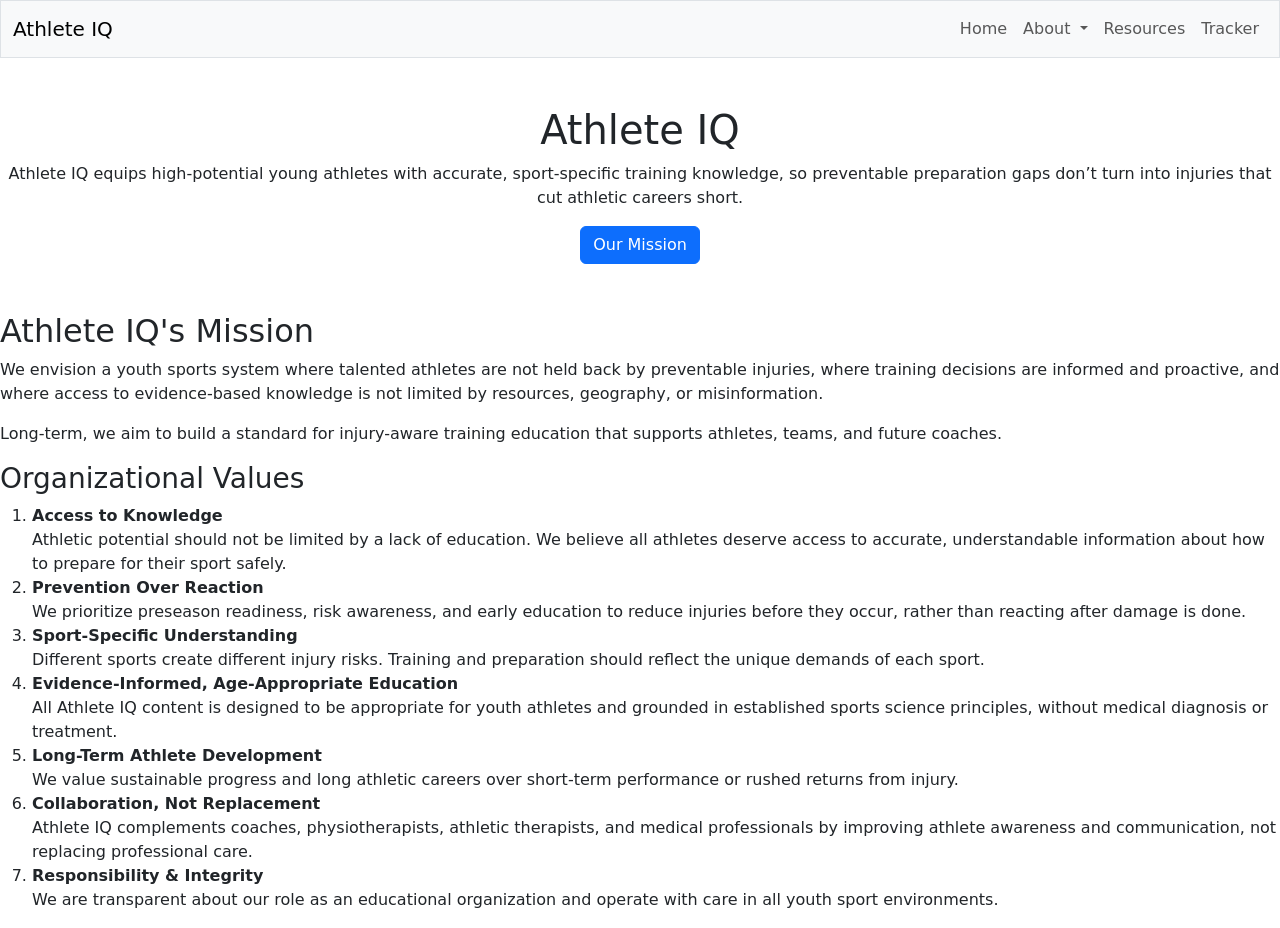
==== index.html @ 5dedf999 "Add about navigation bar" ====
<!DOCTYPE html>
<html lang="en">
<head>
    <meta charset="UTF-8">
    <meta name="viewport" content="width=device-width, initial-scale=1.0">
    <title>Athlete IQ</title>

    <link href="https://cdn.jsdelivr.net/npm/bootstrap@5.3.8/dist/css/bootstrap.min.css" rel="stylesheet">
    <script src="https://cdn.jsdelivr.net/npm/bootstrap@5.3.8/dist/js/bootstrap.bundle.min.js"></script>
    <link rel="stylesheet" href="styles.css">
</head>
<body>
          <nav class="navbar navbar-expand-md navbar-light bg-light border">
        <div class="container-fluid">
            <a class="navbar-brand" href="/">Athlete IQ</a>
            <button class="navbar-toggler" type="button" data-bs-toggle="collapse" data-bs-target="#navbar">
                <span class="navbar-toggler-icon"></span>
            </button>

            <div class="collapse navbar-collapse" id="navbar">
                <ul class="navbar-nav ms-auto">
                    <li class="nav-item"><a class="nav-link" href="index.html">Home</a></li>
                    <li class="nav-item dropdown">
                        <a class="nav-link dropdown-toggle" href="#" id="aboutDropdown" role="button" data-bs-toggle="dropdown" aria-expanded="false">
                            About
                        </a>
                        <ul class="dropdown-menu" aria-labelledby="aboutDropdown">
                            <li><a class="dropdown-item" href="about.html">Our Story</a></li>
                            <li><a class="dropdown-item" href="mission.html">Mission</a></li>
                            <li><a class="dropdown-item" href="team.html">Team</a></li>
                        </ul>
                    </li>
                    <li class="nav-item"><a class="nav-link" href="recources.html">Resources</a></li>
                    <li class="nav-item"><a class="nav-link" href="tracker.html">Tracker</a></li>
                </ul>
            </div>
        </div>
    </nav>


<section class="text-center py-5">
<h1> Athlete IQ</h1>
<div></div>
<p class="homepageFont"> Athlete IQ equips high-potential young athletes with accurate, sport-specific training knowledge, so preventable preparation gaps don’t turn into injuries that cut athletic careers short. </p>
<a href="#mission" class="btn btn-primary">Our Mission</a>
</section>

<section id="mission">
    <h2>Athlete IQ's Mission</h2>
    <p>We envision a youth sports system where talented athletes are not held back by preventable injuries, where training decisions are informed and proactive, and where access to evidence-based knowledge is not limited by resources, geography, or misinformation.</p>
    <p>Long-term, we aim to build a standard for injury-aware training education that supports athletes, teams, and future coaches.</p>

    <h3>Organizational Values</h3>
    <ol>
        <li>
            <strong>Access to Knowledge </strong><br>
            Athletic potential should not be limited by a lack of education. We believe all athletes deserve access to accurate, understandable information about how to prepare for their sport safely.
        </li>
        <li>
            <strong>Prevention Over Reaction</strong><br>
            We prioritize preseason readiness, risk awareness, and early education to reduce injuries before they occur, rather than reacting after damage is done.
        </li>
        <li>
            <strong>Sport-Specific Understanding</strong><br>
            Different sports create different injury risks. Training and preparation should reflect the unique demands of each sport.
        </li>
        <li>
            <strong>Evidence-Informed, Age-Appropriate Education</strong><br>
            All Athlete IQ content is designed to be appropriate for youth athletes and grounded in established sports science principles, without medical diagnosis or treatment.

        </li>
        <li>
            <strong>Long-Term Athlete Development</strong><br>
            We value sustainable progress and long athletic careers over short-term performance or rushed returns from injury.
        </li>
        <li>
            <strong>Collaboration, Not Replacement</strong><br>
            Athlete IQ complements coaches, physiotherapists, athletic therapists, and medical professionals by improving athlete awareness and communication, not replacing professional care.
        </li>
        <li>
            <strong>Responsibility & Integrity</strong><br>
            We are transparent about our role as an educational organization and operate with care in all youth sport environments.
        </li>
    </ol>
    </section>


</body>
</html>
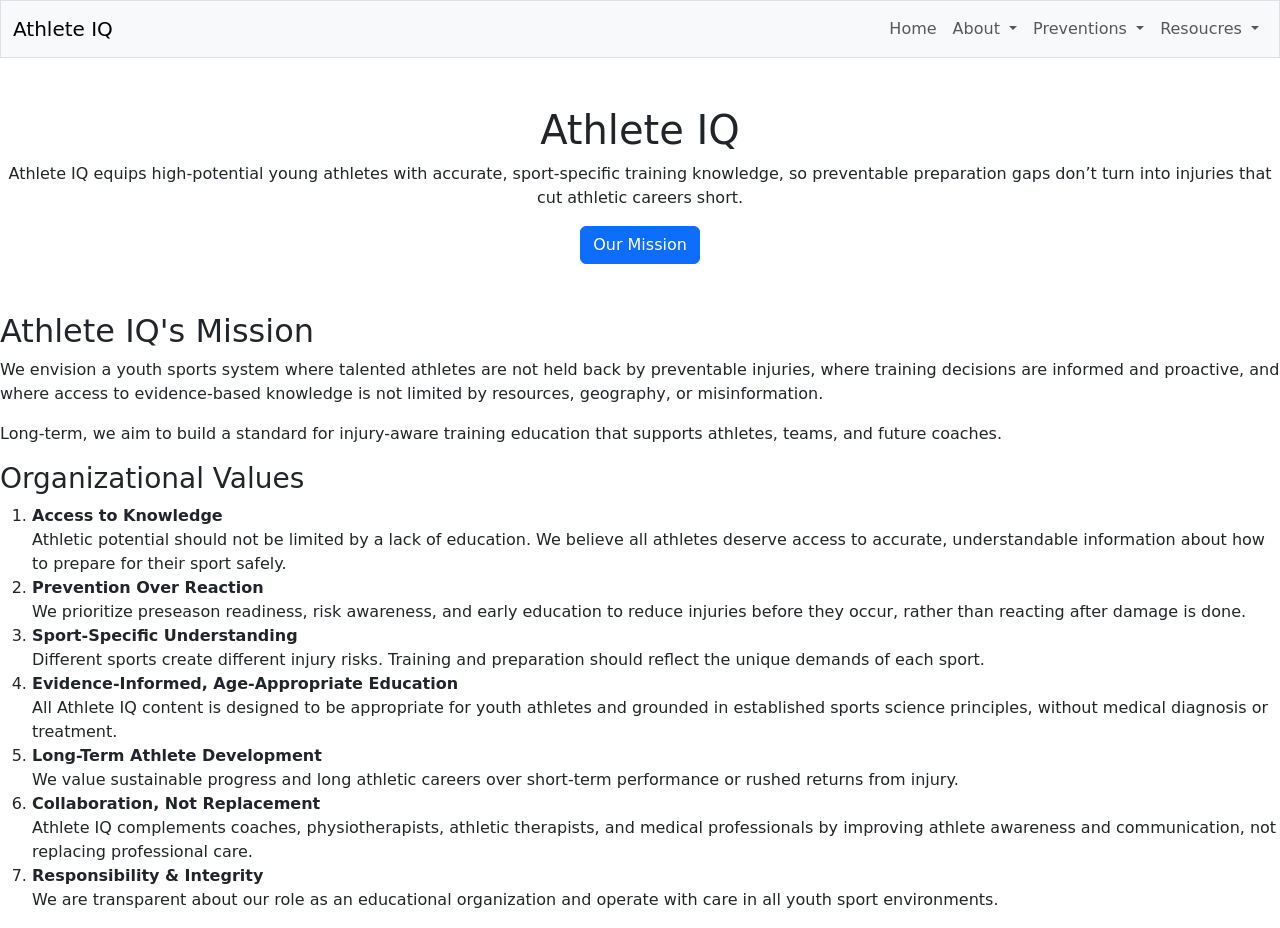
==== commit caa465ea: "added more Navigation" ====
--- a/index.html
+++ b/index.html
@@ -9,6 +9,7 @@
     <script src="https://cdn.jsdelivr.net/npm/bootstrap@5.3.8/dist/js/bootstrap.bundle.min.js"></script>
     <link rel="stylesheet" href="styles.css">
 </head>
+
 <body>
           <nav class="navbar navbar-expand-md navbar-light bg-light border">
         <div class="container-fluid">
@@ -30,8 +31,22 @@
                             <li><a class="dropdown-item" href="team.html">Team</a></li>
                         </ul>
                     </li>
-                    <li class="nav-item"><a class="nav-link" href="recources.html">Resources</a></li>
-                    <li class="nav-item"><a class="nav-link" href="tracker.html">Tracker</a></li>
+                    <li class="nav-item dropdown">
+                        <a class="nav-link dropdown-toggle" href="#" id="aboutDropdown" role="button" data-bs-toggle="dropdown" aria-expanded="false">
+                            Preventions
+                        </a>
+                        <ul class="dropdown-menu" aria-labelledby="aboutDropdown">
+                            <li><a class="dropdown-item" href="tracker.html">Tracker</a></li>
+                        </ul>
+                    </li>
+                    <li class="nav-item dropdown">
+                        <a class="nav-link dropdown-toggle" href="#" id="aboutDropdown" role="button" data-bs-toggle="dropdown" aria-expanded="false">
+                            Resoucres
+                        </a>
+                        <ul class="dropdown-menu" aria-labelledby="aboutDropdown">
+                            <li><a class="dropdown-item" href="blogs.html">Blogs</a></li>
+                        </ul>
+                    </li>
                 </ul>
             </div>
         </div>
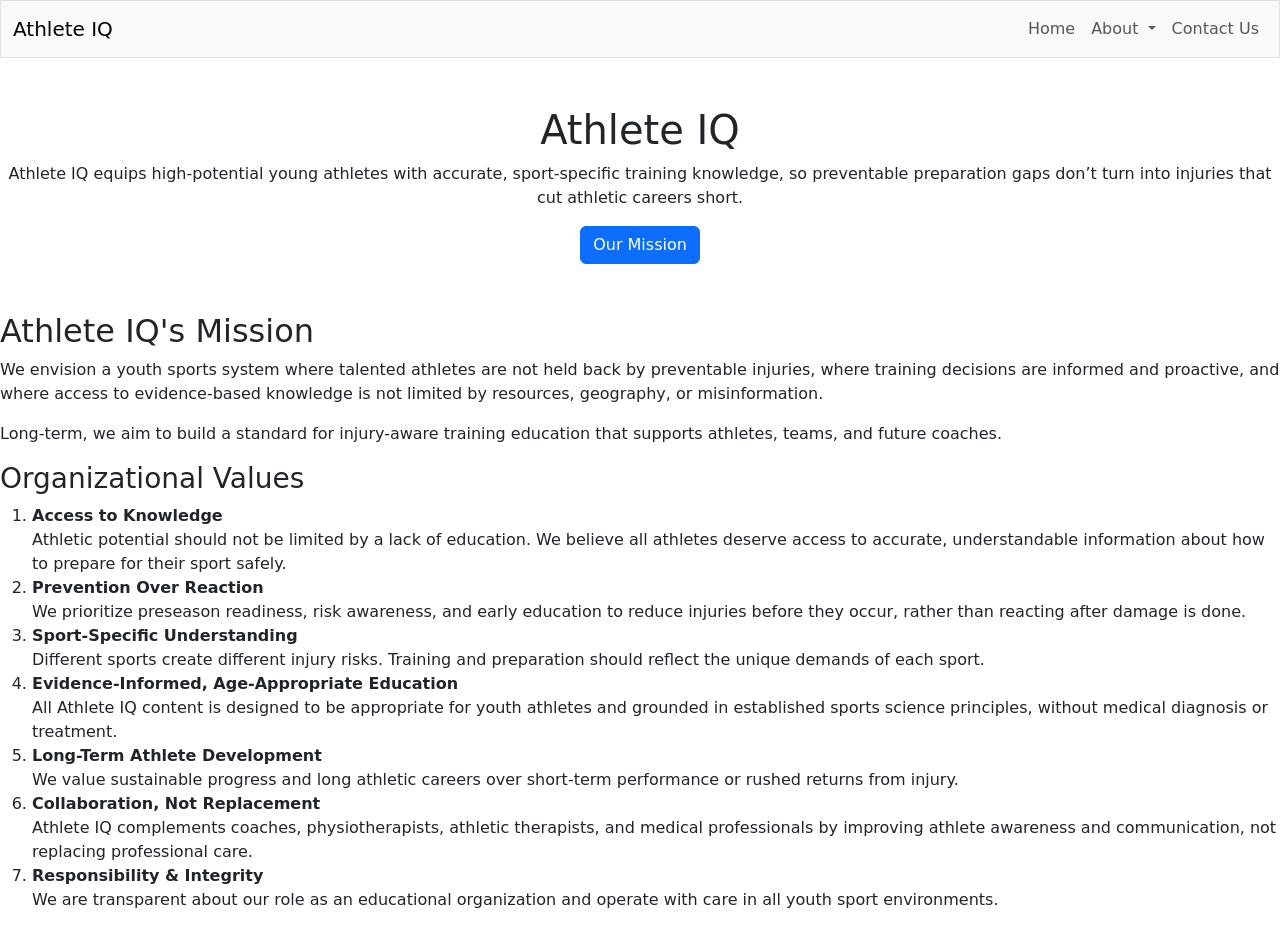
==== commit 67a738f4: "Finalizaed the top bar with home, about an contact us" ====
--- a/index.html
+++ b/index.html
@@ -11,7 +11,7 @@
 </head>
 
 <body>
-          <nav class="navbar navbar-expand-md navbar-light bg-light border">
+        <nav class="navbar navbar-expand-md navbar-light bg-light border">
         <div class="container-fluid">
             <a class="navbar-brand" href="/">Athlete IQ</a>
             <button class="navbar-toggler" type="button" data-bs-toggle="collapse" data-bs-target="#navbar">
@@ -31,6 +31,23 @@
                             <li><a class="dropdown-item" href="team.html">Team</a></li>
                         </ul>
                     </li>
+                    <li class="nav-item"><a class="nav-link" href="contact.html">Contact Us</a></li>
+                </ul>
+            </div>
+        </div>
+    </nav>
+
+
+<!--
+                    <li class="nav-item dropdown">
+                        <a class="nav-link dropdown-toggle" href="#" id="aboutDropdown" role="button" data-bs-toggle="dropdown" aria-expanded="false">
+                            Resources
+                        </a>
+                        <ul class="dropdown-menu" aria-labelledby="aboutDropdown">
+                            <li><a class="dropdown-item" href="blogs.html">Blogs</a></li>
+                        </ul>
+                    </li>
+
                     <li class="nav-item dropdown">
                         <a class="nav-link dropdown-toggle" href="#" id="aboutDropdown" role="button" data-bs-toggle="dropdown" aria-expanded="false">
                             Preventions
@@ -39,19 +56,7 @@
                             <li><a class="dropdown-item" href="tracker.html">Tracker</a></li>
                         </ul>
                     </li>
-                    <li class="nav-item dropdown">
-                        <a class="nav-link dropdown-toggle" href="#" id="aboutDropdown" role="button" data-bs-toggle="dropdown" aria-expanded="false">
-                            Resoucres
-                        </a>
-                        <ul class="dropdown-menu" aria-labelledby="aboutDropdown">
-                            <li><a class="dropdown-item" href="blogs.html">Blogs</a></li>
-                        </ul>
-                    </li>
-                </ul>
-            </div>
-        </div>
-    </nav>
-
+                    -->
 
 <section class="text-center py-5">
 <h1> Athlete IQ</h1>
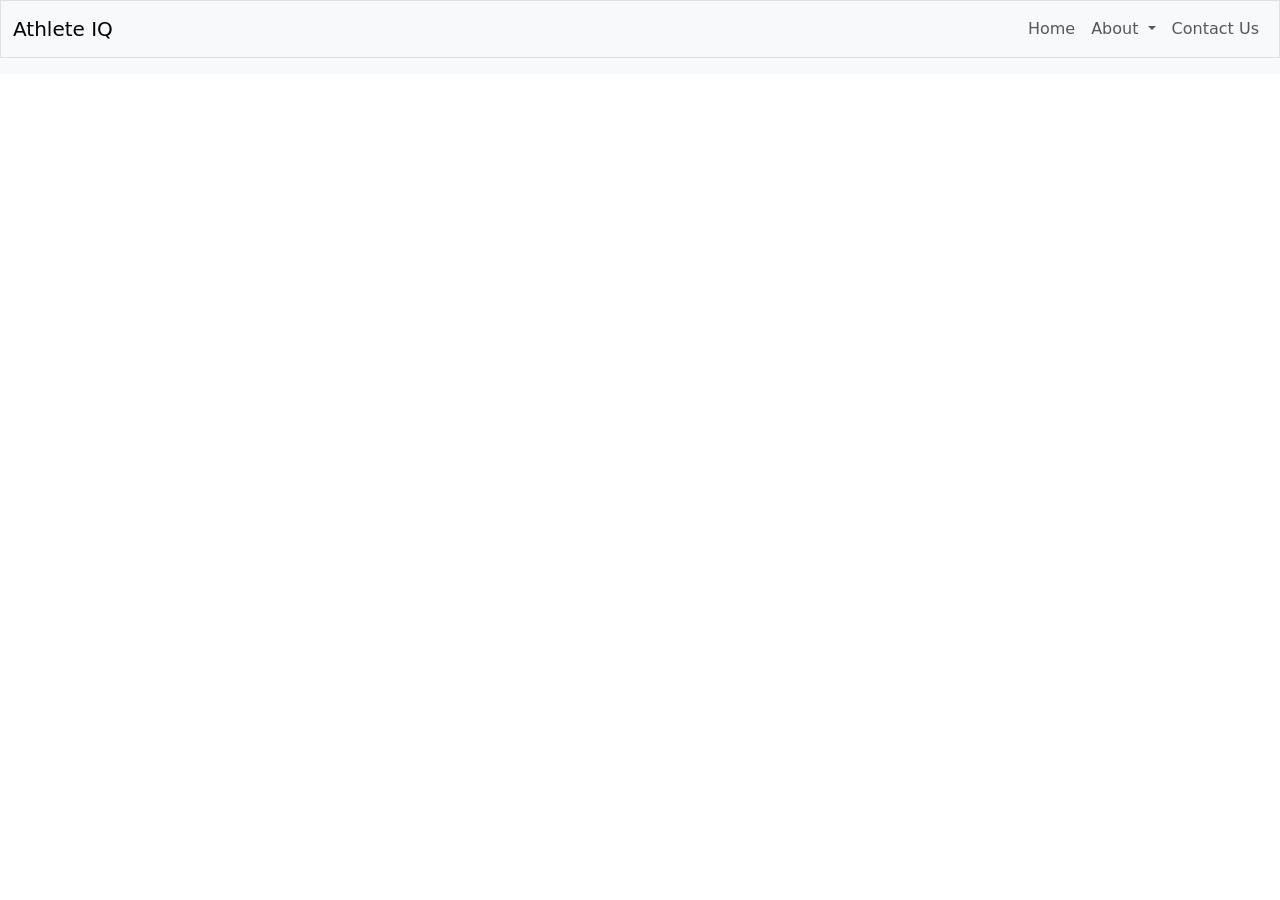
==== commit 8abadf96: "about to add bottom bar" ====
--- a/index.html
+++ b/index.html
@@ -58,9 +58,7 @@
                     </li>
                     -->
 
-<section class="text-center py-5">
-<h1> Athlete IQ</h1>
-<div></div>
+<!-- <section class="text-center py-5">
 <p class="homepageFont"> Athlete IQ equips high-potential young athletes with accurate, sport-specific training knowledge, so preventable preparation gaps don’t turn into injuries that cut athletic careers short. </p>
 <a href="#mission" class="btn btn-primary">Our Mission</a>
 </section>
@@ -103,7 +101,15 @@
         </li>
     </ol>
     </section>
+-->
 
+<nav class="navbar navbar-expand-md navbar-light bg-light ">
+    <div class="container-fluid">
+
+    </div>
+
+
+</nav>
 
 </body>
 </html>
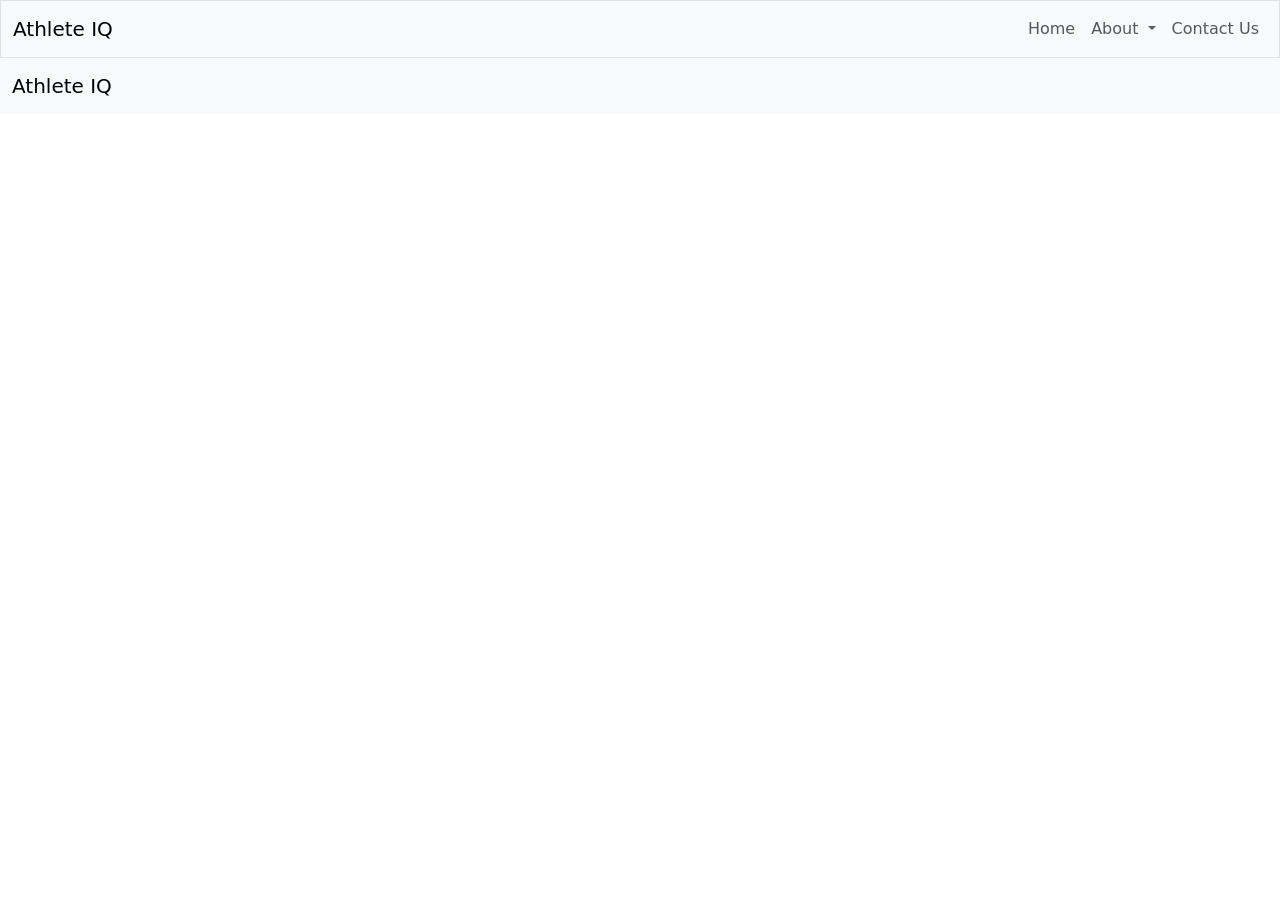
==== commit ca4ea23e: "adding anchor link" ====
--- a/index.html
+++ b/index.html
@@ -105,6 +105,7 @@
 
 <nav class="navbar navbar-expand-md navbar-light bg-light ">
     <div class="container-fluid">
+        <a class="navbar-brand" href="index.html"> Athlete IQ</a>
 
     </div>
 
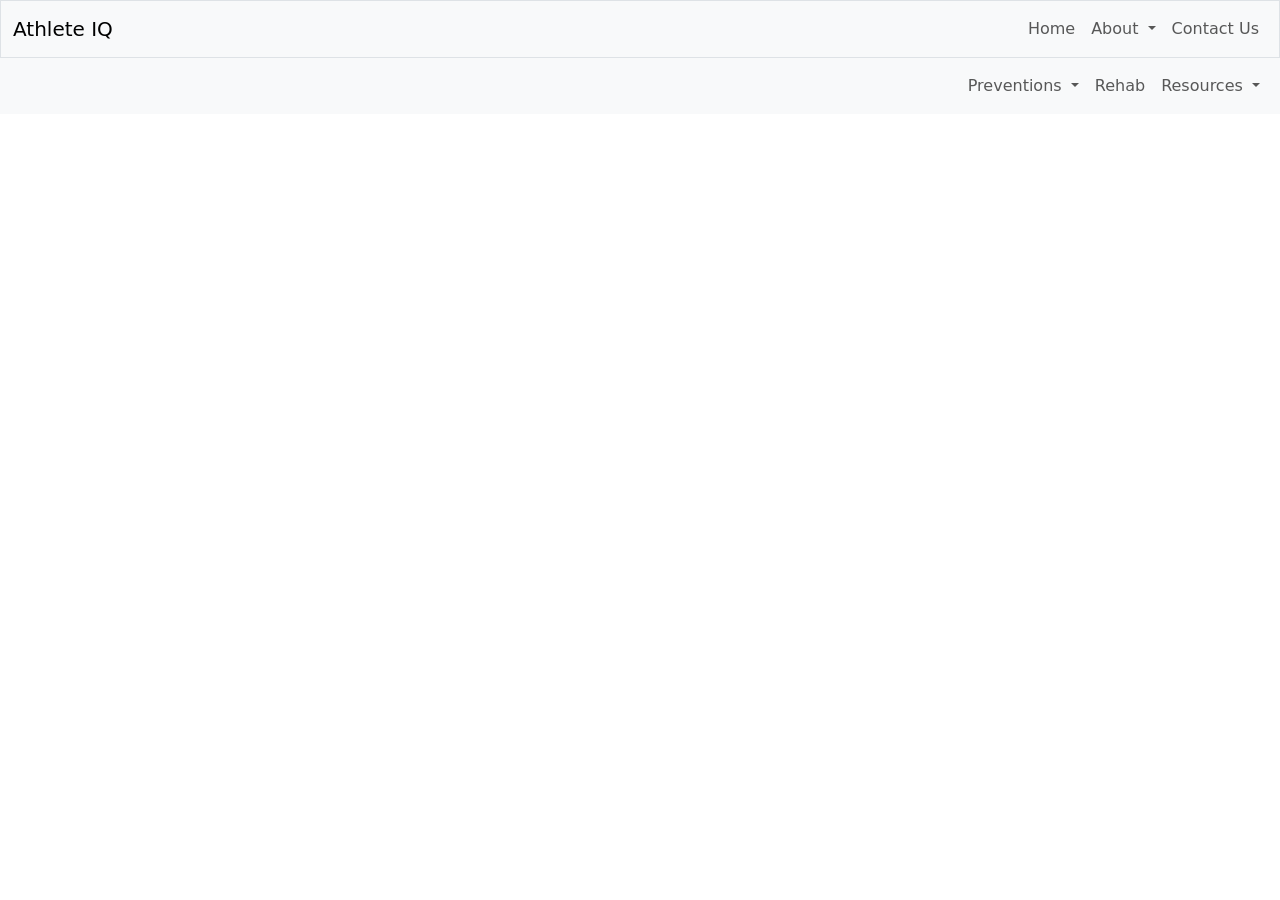
==== commit af8f8b4b: "second nav bar below" ====
--- a/index.html
+++ b/index.html
@@ -13,7 +13,7 @@
 <body>
         <nav class="navbar navbar-expand-md navbar-light bg-light border">
         <div class="container-fluid">
-            <a class="navbar-brand" href="/">Athlete IQ</a>
+            <a class="navbar-brand" href="index.html">Athlete IQ</a>
             <button class="navbar-toggler" type="button" data-bs-toggle="collapse" data-bs-target="#navbar">
                 <span class="navbar-toggler-icon"></span>
             </button>
@@ -38,25 +38,6 @@
     </nav>
 
 
-<!--
-                    <li class="nav-item dropdown">
-                        <a class="nav-link dropdown-toggle" href="#" id="aboutDropdown" role="button" data-bs-toggle="dropdown" aria-expanded="false">
-                            Resources
-                        </a>
-                        <ul class="dropdown-menu" aria-labelledby="aboutDropdown">
-                            <li><a class="dropdown-item" href="blogs.html">Blogs</a></li>
-                        </ul>
-                    </li>
-
-                    <li class="nav-item dropdown">
-                        <a class="nav-link dropdown-toggle" href="#" id="aboutDropdown" role="button" data-bs-toggle="dropdown" aria-expanded="false">
-                            Preventions
-                        </a>
-                        <ul class="dropdown-menu" aria-labelledby="aboutDropdown">
-                            <li><a class="dropdown-item" href="tracker.html">Tracker</a></li>
-                        </ul>
-                    </li>
-                    -->
 
 <!-- <section class="text-center py-5">
 <p class="homepageFont"> Athlete IQ equips high-potential young athletes with accurate, sport-specific training knowledge, so preventable preparation gaps don’t turn into injuries that cut athletic careers short. </p>
@@ -105,7 +86,29 @@
 
 <nav class="navbar navbar-expand-md navbar-light bg-light ">
     <div class="container-fluid">
-        <a class="navbar-brand" href="index.html"> Athlete IQ</a>
+        <div class="collapse navbar-collapse" id="navbar">
+            <ul class="navbar-nav ms-auto">
+                <li class="nav-item dropdown">
+                    <a class="nav-link dropdown-toggle" href="#" id="aboutDropdown" role="button" data-bs-toggle="dropdown" aria-expanded="false">
+                            Preventions
+                    </a>
+                    <ul class="dropdown-menu" aria-labelledby="aboutDropdown">
+                        <li><a class="dropdown-item" href="tracker.html">Tracker</a></li>
+                    </ul>
+                </li>
+                <li class="nav-item"><a class="nav-link" href="rehab.html">Rehab</a></li>
+                <li class="nav-item dropdown">
+                    <a class="nav-link dropdown-toggle" href="#" id="aboutDropdown" role="button" data-bs-toggle="dropdown" aria-expanded="false">
+                            Resources
+                    </a>
+                    <ul class="dropdown-menu" aria-labelledby="aboutDropdown">
+                    <li><a class="dropdown-item" href="blogs.html">Blogs</a></li>
+                    </ul>
+                </li>
+
+            </ul>
+
+        </div>
 
     </div>
 
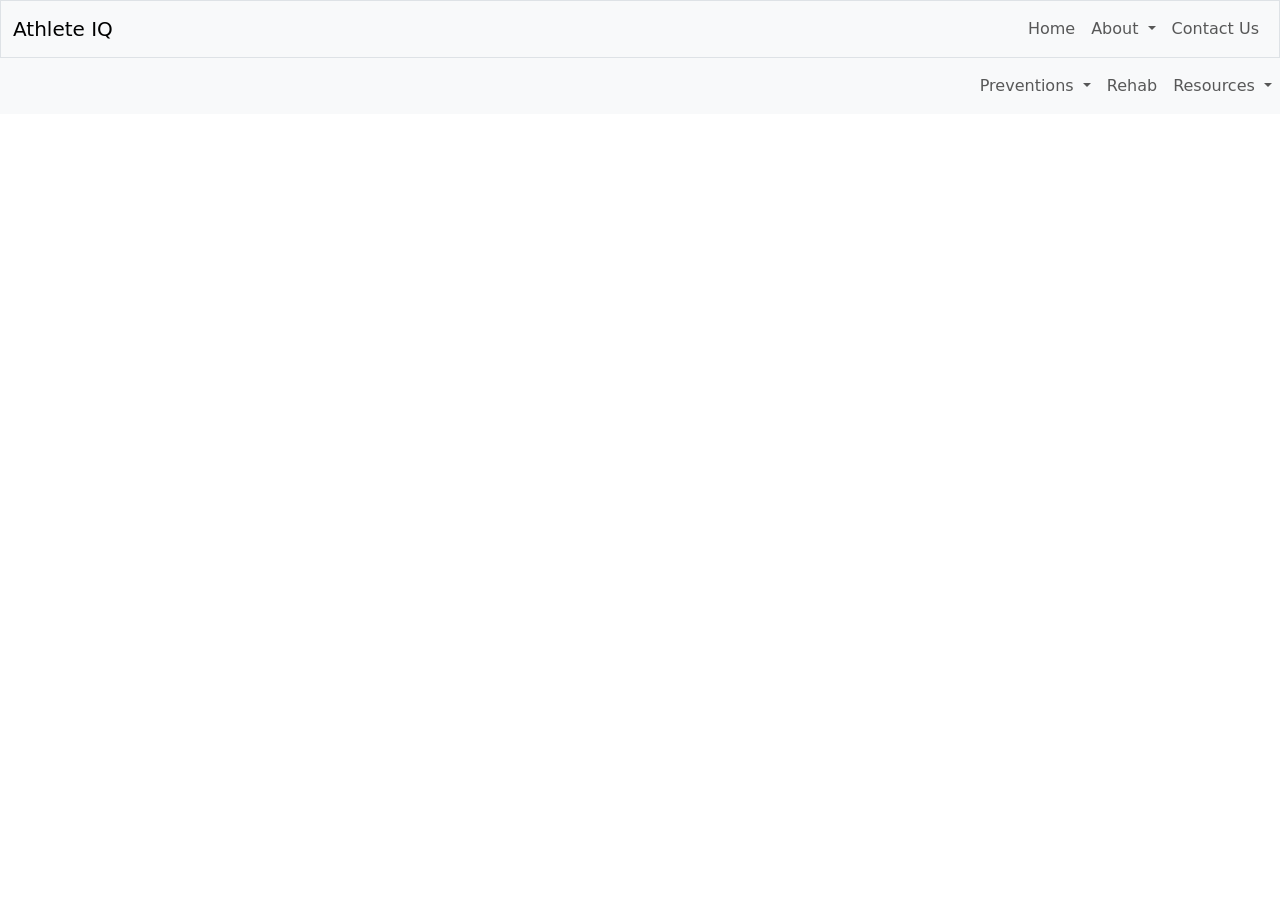
==== commit 2c15213c: "better ver of nav" ====
--- a/index.html
+++ b/index.html
@@ -85,7 +85,6 @@
 -->
 
 <nav class="navbar navbar-expand-md navbar-light bg-light ">
-    <div class="container-fluid">
         <div class="collapse navbar-collapse" id="navbar">
             <ul class="navbar-nav ms-auto">
                 <li class="nav-item dropdown">
@@ -108,8 +107,6 @@
 
             </ul>
 
-        </div>
-
     </div>
 
 
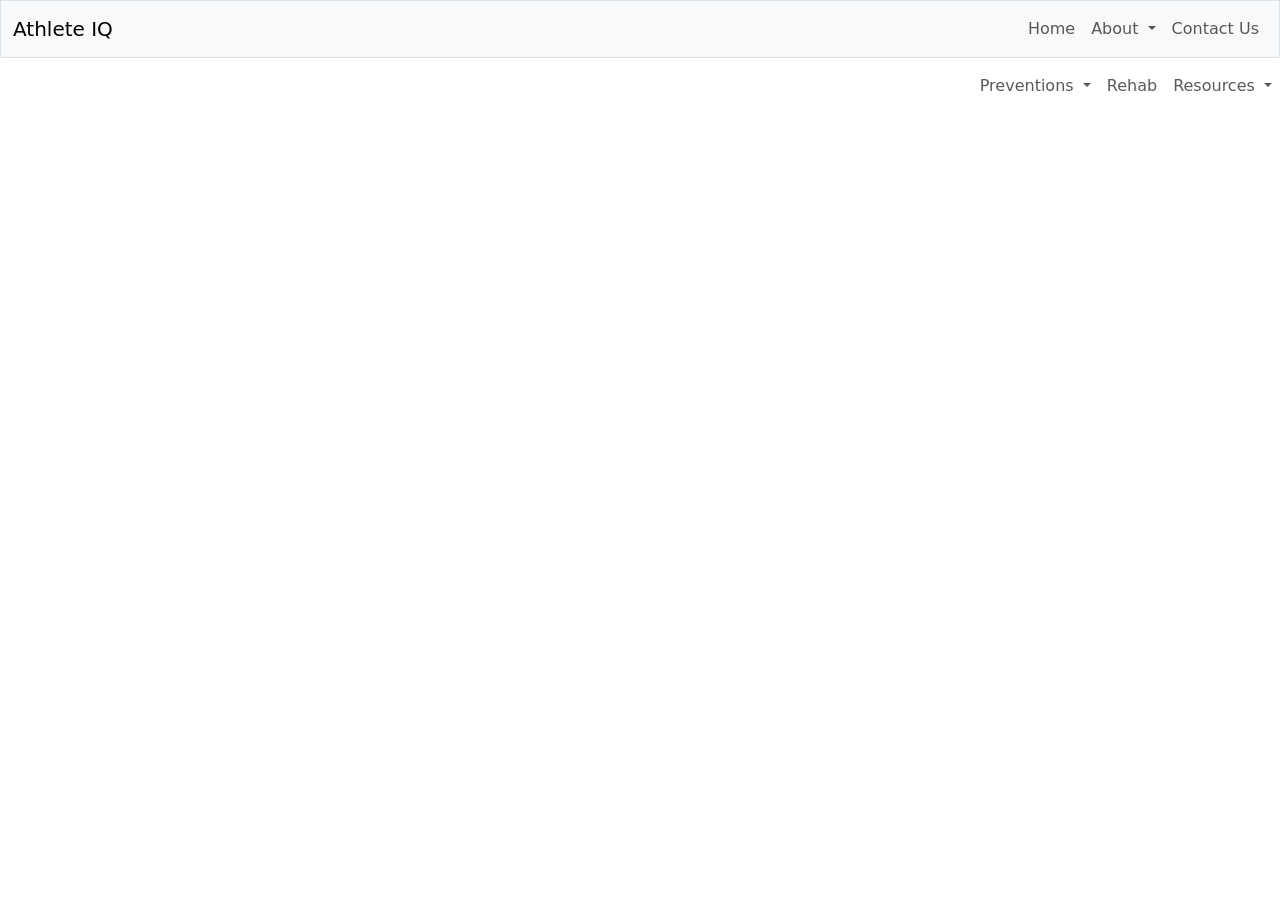
==== commit 97f5c93c: "saved" ====
--- a/index.html
+++ b/index.html
@@ -84,7 +84,7 @@
     </section>
 -->
 
-<nav class="navbar navbar-expand-md navbar-light bg-light ">
+<nav class="navbar navbar-expand-md">
         <div class="collapse navbar-collapse" id="navbar">
             <ul class="navbar-nav ms-auto">
                 <li class="nav-item dropdown">
